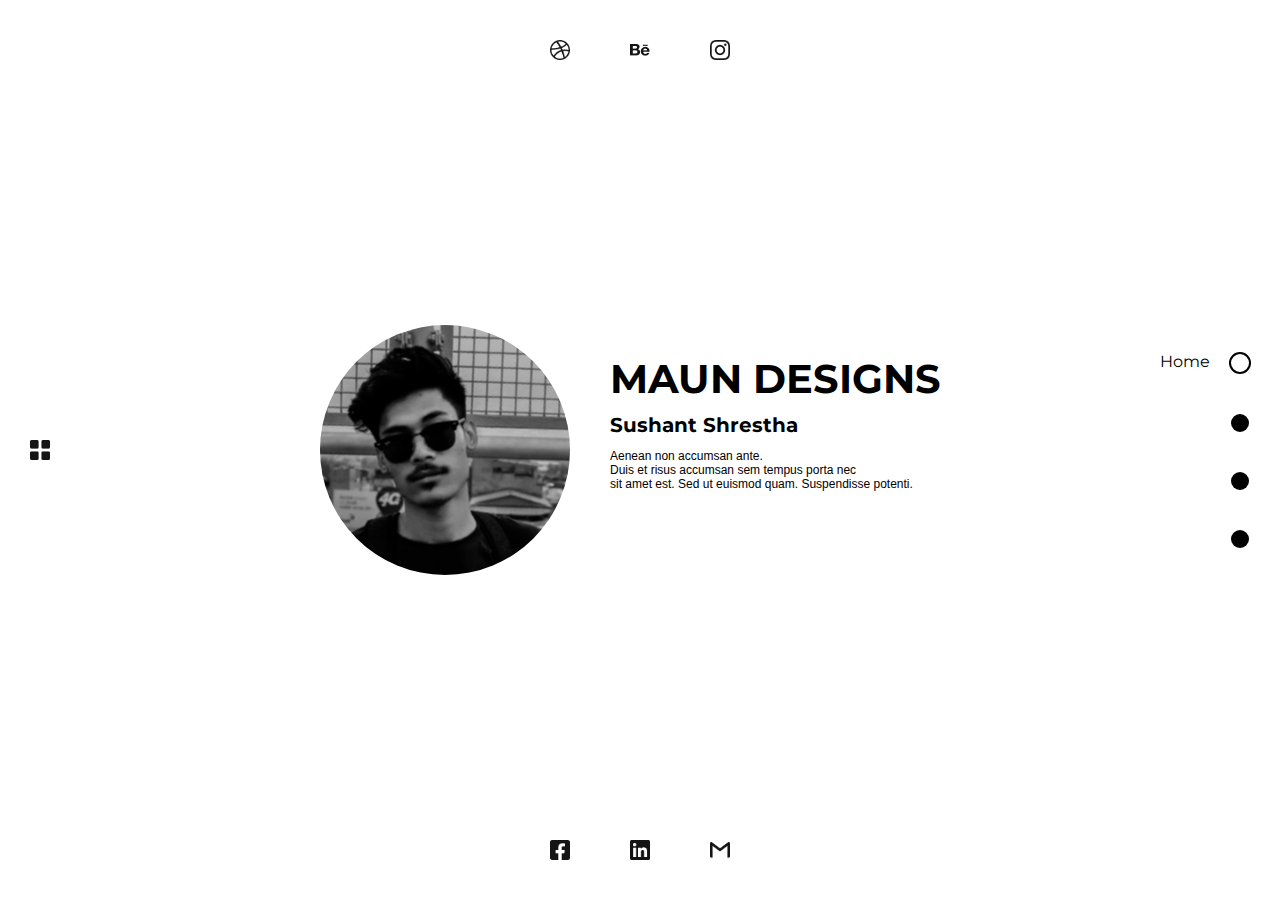
==== index.html @ eab3a6c5 "first commit" ====
<!DOCTYPE html>
<html lang="en">

<head>
    <meta charset="UTF-8">
    <meta http-equiv="X-UA-Compatible" content="IE=edge">
    <meta name="viewport" content="width=device-width, initial-scale=1.0">
    <title> Sushant Shrestha </title>
    <link rel="stylesheet" href="./css/style.css">
</head>

<body id="body">
    <div class="nav">
        <img src="/iimage/Icon awesome-dribbble.png" alt="">
        <img src="./iimage/Icon simple-behance.png" alt="">
        <img src="iimage/Icon simple-instagram.png" alt="">
    </div>
    <div class="main">
        <div class="left">
            <img id="theme" src="iimage/sceen mode changer.png" alt="">
        </div>
        <div class="middle">
            <div class="image">
                <!-- <img src="iimage/Mask Group 1.png" alt=""> -->
            </div>
            <div class="content">
                <h1 id="h1" class="h1">
                    MAUN DESIGNS
                </h1>
                <h3 id="h2">
                    Sushant Shrestha
                </h3>
                <p id="h3">
                    Aenean non accumsan ante.<br> Duis et risus accumsan sem tempus porta nec<br> sit amet est. Sed ut euismod quam. Suspendisse potenti.
                </p>
            </div>
        </div>
        <div class="right">
            <div class="togglewrap">
                <div class="toggletext activetext">Home</div>
                <div class="toggle active"></div>
            </div>

            <div class="togglewrap">
                <div class="toggletext">Work</div>
                <a href="work.html">
                    <div class="toggle "></div>
                </a>

            </div>
            <div class="togglewrap">
                <div class="toggletext">About me</div>
                <div class="toggle "></div>
            </div>
            <div class="togglewrap">
                <div class="toggletext">Contact</div>
                <div class="toggle "></div>
            </div>
        </div>
    </div>
    <div class="footer">
        <img src="iimage/Icon awesome-facebook-square.png" alt="">
        <img src="iimage/Icon awesome-linkedin.png" alt="">
        <img src="iimage/Icon simple-gmail.png" alt="">
    </div>
    <script>
        const btn = document.getElementById("theme")
        btn.addEventListener('click', function() {
            document.body.style.backgroundColor = "black"
            document.getElementById("h1").style.color = "#ffffff";
            document.getElementById("h2").style.color = "#ffffff";
            document.getElementById("h3").style.color = "#ffffff";




        });
    </script>
</body>

</html>
---- css/style.css ----
@import url('https://fonts.googleapis.com/css2?family=Montserrat:wght@600;800&family=Roboto:wght@900&display=swap');
* {
    padding: 0;
    margin: 0;
    font-family: 'Montserrat';
}

img {
    width: 20px;
    cursor: pointer;
}

img:hover {
    transform: scale(1.2);
}

h1 {
    font-size: 40px;
    font-weight: bolder;
}

h3 {
    font-size: 20px;
    font-weight: middle;
    padding-top: 10px;
    /* text-indent: 0px; */
}

p {
    font-size: 12px;
    line-height: normal;
    padding-top: 12px;
    font-weight: lighter;
    font: lighter;
    font-family: 'Lucida Sans Unicode', Geneva, Verdana, sans-serif;
    /* text-align: justify; */
    /* vertical-align: baseline; */
}

.nav {
    width: 100%;
    height: 100px;
    /* background-color: aqua; */
    display: flex;
    justify-content: center;
    align-items: center;
    gap: 60px;
}

.main {
    width: 100%;
    height: calc(100vh - 200px);
    /* background-color: chartreuse; */
    display: flex;
    justify-content: space-between;
    align-items: center;
}

.togglewrap {
    display: flex;
    gap: 10px;
}

.toggletext {
    display: none;
    position: absolute;
    right: 70px;
}

.activetext {
    display: block;
}

.togglewrap:hover .toggletext {
    display: block;
}


/* .image img {
    width: 300px;
} */

.active {
    width: 18px;
    height: 18px;
    border: 2px solid #000000;
    background-color: white !important;
}

.toggle {
    width: 18px;
    height: 18px;
    border-radius: 100%;
    background-color: black;
    flex-shrink: 0;
    cursor: pointer;
}

.left {
    width: 80px;
    height: 100%;
    /* background-color: chocolate; */
    display: flex;
    justify-content: center;
    align-items: center;
}

.middle {
    padding-left: 200px;
    min-width: 450px;
    height: 386px;
    /* background-color: crimson; */
    display: flex;
    justify-content: space-between;
    align-items: center;
    flex-shrink: 0;
}

.image {
    width: 250px;
    height: 250px;
    background-color: darkgrey;
    border-radius: 50%;
    background-image: url("../iimage/Mask\ Group\ 1.png");
    background-position: center;
    /* display: flex;
    justify-content: center;
    align-items: center;
    overflow: hidden; */
}

.content {
    padding-left: 40px;
    width: 550px;
    height: 50%;
    /* background-color: darkolivegreen; */
}

.right {
    width: 80px;
    height: 100%;
    /* background-color: darkgreen; */
    display: flex;
    justify-content: center;
    flex-direction: column;
    align-items: center;
    gap: 40px;
}

.footer {
    width: 100%;
    height: 100px;
    /* background-color: aqua; */
    display: flex;
    justify-content: center;
    align-items: center;
    gap: 60px;
}
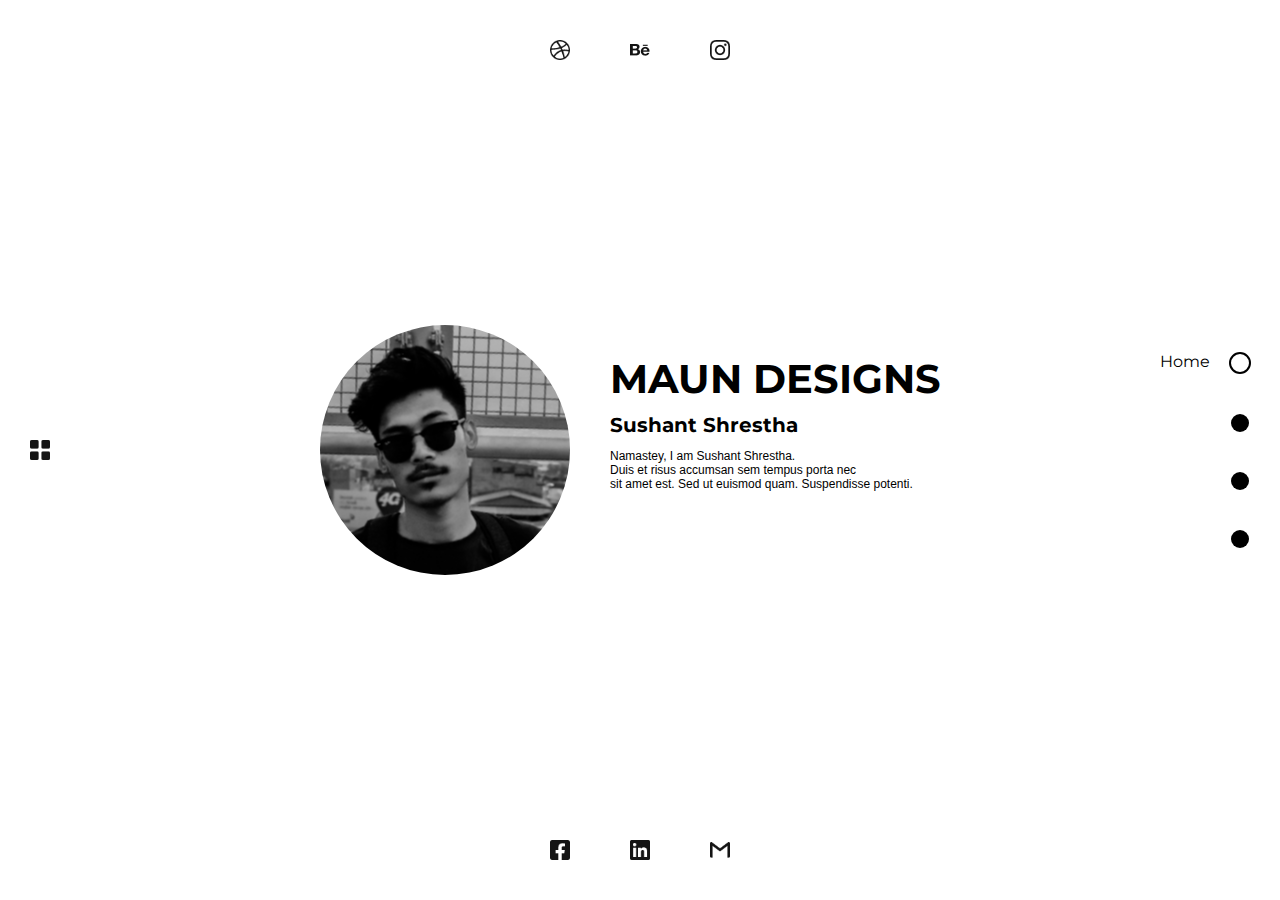
==== commit 35bbcd53: "Text Edit" ====
--- a/index.html
+++ b/index.html
@@ -31,7 +31,7 @@
                     Sushant Shrestha
                 </h3>
                 <p id="h3">
-                    Aenean non accumsan ante.<br> Duis et risus accumsan sem tempus porta nec<br> sit amet est. Sed ut euismod quam. Suspendisse potenti.
+                    Namastey, I am Sushant Shrestha.<br> Duis et risus accumsan sem tempus porta nec<br> sit amet est. Sed ut euismod quam. Suspendisse potenti.
                 </p>
             </div>
         </div>
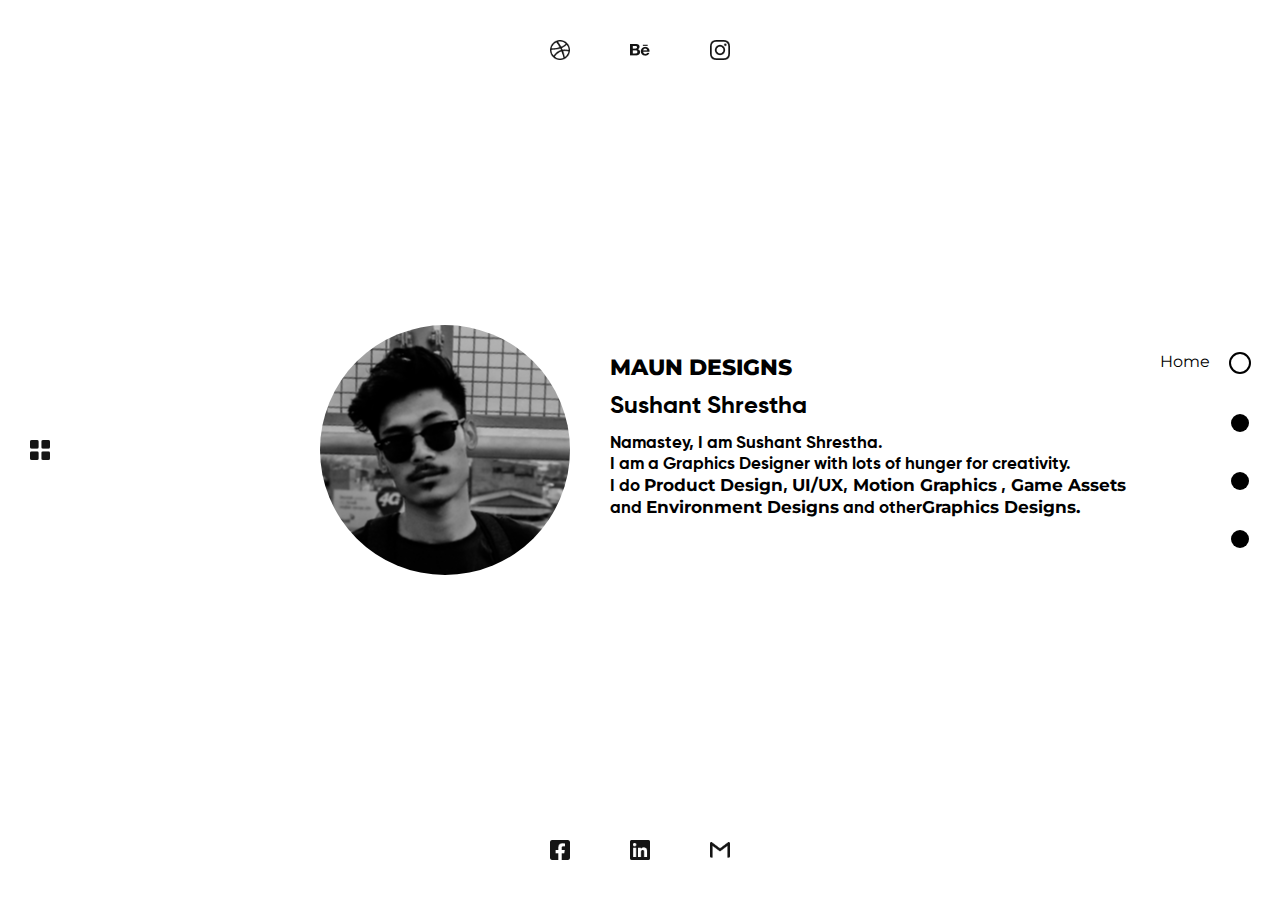
==== commit 0ac87b12: "custom fonts" ====
--- a/index.html
+++ b/index.html
@@ -31,7 +31,8 @@
                     Sushant Shrestha
                 </h3>
                 <p id="h3">
-                    Namastey, I am Sushant Shrestha.<br> Duis et risus accumsan sem tempus porta nec<br> sit amet est. Sed ut euismod quam. Suspendisse potenti.
+                    Namastey, I am Sushant Shrestha.<br> I am a Graphics Designer with lots of hunger for creativity.<br> I do <strong> Product Design</strong>, <strong>  UI/UX</strong>,<strong> Motion Graphics</strong> ,<strong> Game Assets</strong>                    and
+                    <strong>  Environment Designs</strong> and other<strong>Graphics Designs.</strong>
                 </p>
             </div>
         </div>
--- a/css/style.css
+++ b/css/style.css
@@ -1,4 +1,13 @@
 @import url('https://fonts.googleapis.com/css2?family=Montserrat:wght@600;800&family=Roboto:wght@900&display=swap');
+@font-face {
+    font-family: 'gilroy';
+    src: url("../font/Gilroy-Light.ttf");
+    src: url("../font/Gilroy-Medium.ttf");
+    src: url("../font/Gilroy-Bold.ttf");
+    /* font-style:; */
+    font-weight: 900;
+}
+
 * {
     padding: 0;
     margin: 0;
@@ -15,26 +24,34 @@
 }
 
 h1 {
-    font-size: 40px;
-    font-weight: bolder;
+    font-size: 22px;
+    font: medium;
+    font-weight: 800;
 }
 
 h3 {
-    font-size: 20px;
-    font-weight: middle;
+    font-family: gilroy;
+    font-size: 24px;
+    font: medium;
+    /* font-weight: 900; */
     padding-top: 10px;
     /* text-indent: 0px; */
 }
 
 p {
-    font-size: 12px;
+    font-family: Gilroy;
+    font-size: 17px;
+    line-height: 10px;
     line-height: normal;
     padding-top: 12px;
-    font-weight: lighter;
-    font: lighter;
-    font-family: 'Lucida Sans Unicode', Geneva, Verdana, sans-serif;
+    /* font-weight: lighter; */
+    font: normal;
     /* text-align: justify; */
     /* vertical-align: baseline; */
+}
+
+strong:hover {
+    color: blue;
 }
 
 .nav {
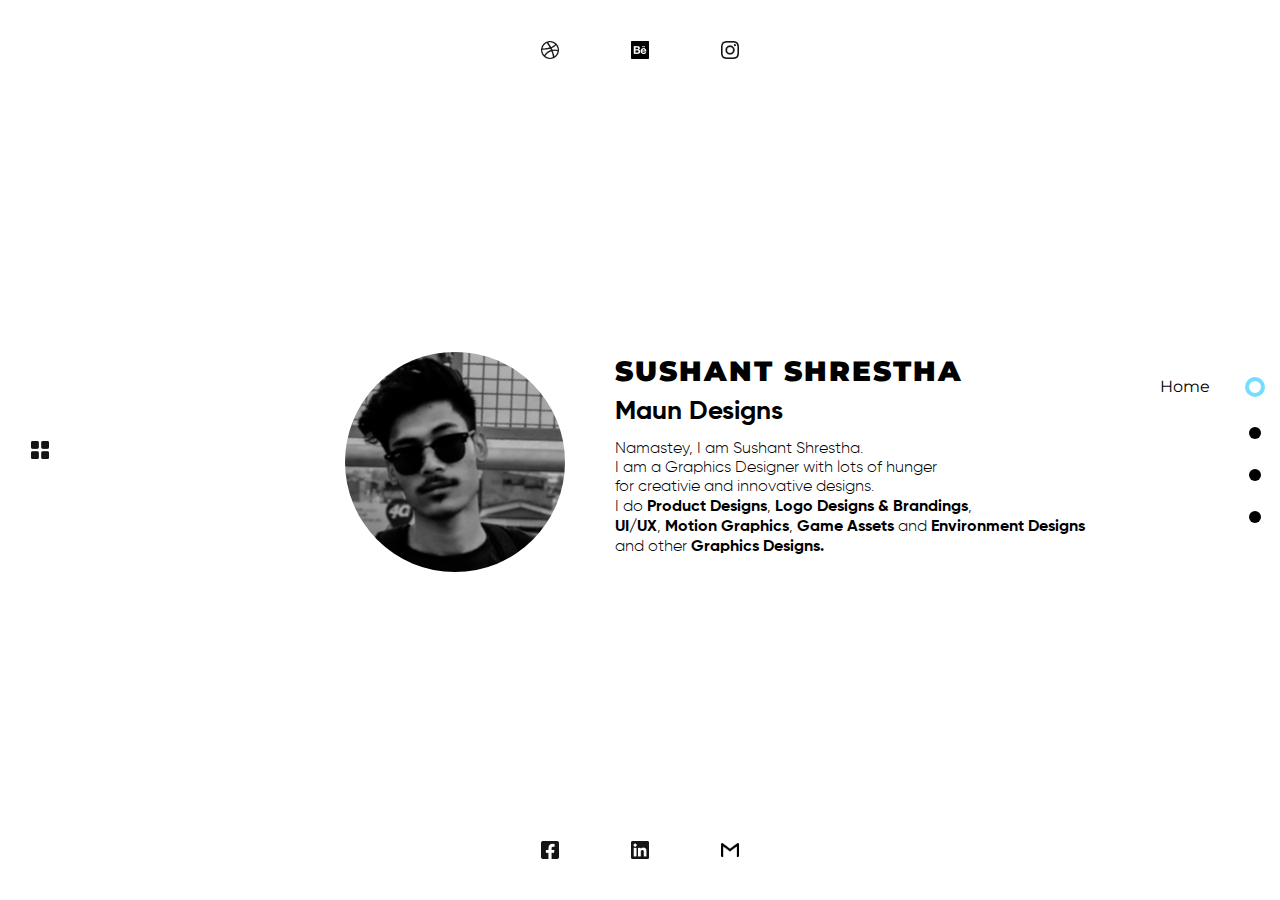
==== commit 6d4961a7: "animation plus butons color play" ====
--- a/index.html
+++ b/index.html
@@ -11,8 +11,9 @@
 
 <body id="body">
     <div class="nav">
-        <img src="/iimage/Icon awesome-dribbble.png" alt="">
-        <img src="./iimage/Icon simple-behance.png" alt="">
+        <img id='img' src="/iimage/Icon awesome-dribbble.png" alt="">
+
+        <img src="./iimage/behance.png" alt="">
         <img src="iimage/Icon simple-instagram.png" alt="">
     </div>
     <div class="main">
@@ -25,14 +26,14 @@
             </div>
             <div class="content">
                 <h1 id="h1" class="h1">
-                    MAUN DESIGNS
+                    SUSHANT SHRESTHA
                 </h1>
                 <h3 id="h2">
-                    Sushant Shrestha
+                    Maun Designs
                 </h3>
                 <p id="h3">
-                    Namastey, I am Sushant Shrestha.<br> I am a Graphics Designer with lots of hunger for creativity.<br> I do <strong> Product Design</strong>, <strong>  UI/UX</strong>,<strong> Motion Graphics</strong> ,<strong> Game Assets</strong>                    and
-                    <strong>  Environment Designs</strong> and other<strong>Graphics Designs.</strong>
+                    Namastey, I am Sushant Shrestha.<br> I am a Graphics Designer with lots of hunger <br> for creativie and innovative designs.<br> I do <strong> Product Designs</strong>,<strong> Logo Designs & Brandings</strong>,<br> <strong>  UI/UX</strong>,<strong> Motion Graphics</strong>,<strong> Game Assets</strong>                    and
+                    <strong>  Environment Designs</strong> <br> and other<strong> Graphics Designs.</strong>
                 </p>
             </div>
         </div>
@@ -62,7 +63,7 @@
     <div class="footer">
         <img src="iimage/Icon awesome-facebook-square.png" alt="">
         <img src="iimage/Icon awesome-linkedin.png" alt="">
-        <img src="iimage/Icon simple-gmail.png" alt="">
+        <img src="iimage/Vector.png" alt="">
     </div>
     <script>
         const btn = document.getElementById("theme")
--- a/css/style.css
+++ b/css/style.css
@@ -2,56 +2,153 @@
 @font-face {
     font-family: 'gilroy';
     src: url("../font/Gilroy-Light.ttf");
-    src: url("../font/Gilroy-Medium.ttf");
-    src: url("../font/Gilroy-Bold.ttf");
+    /* src: url("../font/Gilroy-Medium.ttf"); */
+    /* src: url("../font/Gilroy-Bold.ttf"); */
     /* font-style:; */
-    font-weight: 900;
+    font-weight: 300;
 }
 
 * {
     padding: 0;
     margin: 0;
     font-family: 'Montserrat';
+    /* cursor: url('/Anil-Kumar-Panta.cur'); */
+}
+
+@font-face {
+    font-family: 'gilroy';
+    src: url("../font/Gilroy-Bold.ttf");
+    /* src: url("../font/Gilroy-Medium.ttf"); */
+    /* src: url("../font/Gilroy-Bold.ttf"); */
+    /* font-style:; */
+    font-weight: 900;
+}
+
+* {
+    padding: 0;
+    margin: 0;
+    font-family: 'Montserrat';
 }
 
 img {
-    width: 20px;
+    width: 18px;
     cursor: pointer;
+    /* gap: 20px; */
+    padding: 6px;
+    position: relative;
 }
 
 img:hover {
-    transform: scale(1.2);
+    transform: scale(1.1);
+    background-color: #75DEFF;
+    /* border-radius: 50%; */
+    animation-name: easyease1;
+    animation-duration: 0.5s;
+    animation-fill-mode: forwards;
 }
 
 h1 {
-    font-size: 22px;
-    font: medium;
-    font-weight: 800;
-}
+    font-size: 28px;
+    font: bold;
+    font-weight: 900;
+    letter-spacing: 2px;
+    position: relative;
+}
+
+h1:hover::before {
+    content: '';
+    /* width: 100%; */
+    height: 50%;
+    background-color: #75DEFF;
+    width: 62%;
+    position: absolute;
+    left: 0;
+    z-index: -1;
+    animation-name: easyease;
+    animation-duration: 1s;
+}
+
+
+/* h1:hover {
+    background-color: #15C5D0;
+    width: 63%;
+    height: 10%; */
 
 h3 {
+    /* letter-spacing: 2px; */
     font-family: gilroy;
-    font-size: 24px;
-    font: medium;
-    /* font-weight: 900; */
-    padding-top: 10px;
+    font-size: 26px;
+    font: lighter;
+    font-weight: 520;
+    padding-top: 8px;
+    position: relative;
+    z-index: 2;
     /* text-indent: 0px; */
 }
 
+@keyframes easyease {
+    0% {
+        opacity: 0;
+    }
+    100% {
+        opacity: 1;
+    }
+}
+
+@keyframes easyease1 {
+    0% {
+        background-color: transparent;
+        border-radius: 0%;
+    }
+    100% {
+        background-color: #75DEFF;
+        border-radius: 50%;
+    }
+}
+
+
+/* h3:hover {
+    background-color: #15C5D0;
+    width: 34%;
+    height: 10%;
+}
+
+h3 :hover {
+    transform: scale(2px);
+} */
+
+h3:hover::before {
+    animation-name: easyease;
+    animation-duration: 1s;
+    content: '';
+    width: 100%;
+    height: 50%;
+    background-color: #75DEFF;
+    width: 31%;
+    position: absolute;
+    left: 0;
+    z-index: -1;
+}
+
 p {
-    font-family: Gilroy;
-    font-size: 17px;
-    line-height: 10px;
+    font-family: gilroy;
+    font-size: 24 px;
+    line-height: 14px;
     line-height: normal;
     padding-top: 12px;
-    /* font-weight: lighter; */
-    font: normal;
+    /* font-weight: 100; */
+    font: lighter;
     /* text-align: justify; */
     /* vertical-align: baseline; */
 }
 
 strong:hover {
-    color: blue;
+    color: #15C5D0;
+}
+
+strong {
+    font-family: Gilroy;
+    font: bolder;
 }
 
 .nav {
@@ -98,19 +195,23 @@
 } */
 
 .active {
-    width: 18px;
-    height: 18px;
-    border: 2px solid #000000;
+    width: 12px;
+    height: 12px;
+    border: 4px solid #75DEFF;
     background-color: white !important;
 }
 
 .toggle {
-    width: 18px;
-    height: 18px;
+    width: 12px;
+    height: 12px;
     border-radius: 100%;
     background-color: black;
     flex-shrink: 0;
     cursor: pointer;
+}
+
+.toggle:hover {
+    background-color: #75DEFF;
 }
 
 .left {
@@ -134,8 +235,10 @@
 }
 
 .image {
-    width: 250px;
-    height: 250px;
+    /* box-shadow: 30px; */
+    margin-top: 3%;
+    width: 220px;
+    height: 220px;
     background-color: darkgrey;
     border-radius: 50%;
     background-image: url("../iimage/Mask\ Group\ 1.png");
@@ -147,21 +250,21 @@
 }
 
 .content {
-    padding-left: 40px;
+    padding-left: 50px;
     width: 550px;
     height: 50%;
     /* background-color: darkolivegreen; */
 }
 
 .right {
-    width: 80px;
-    height: 100%;
+    width: 50px;
+    height: 80%;
     /* background-color: darkgreen; */
     display: flex;
     justify-content: center;
     flex-direction: column;
     align-items: center;
-    gap: 40px;
+    gap: 30px;
 }
 
 .footer {
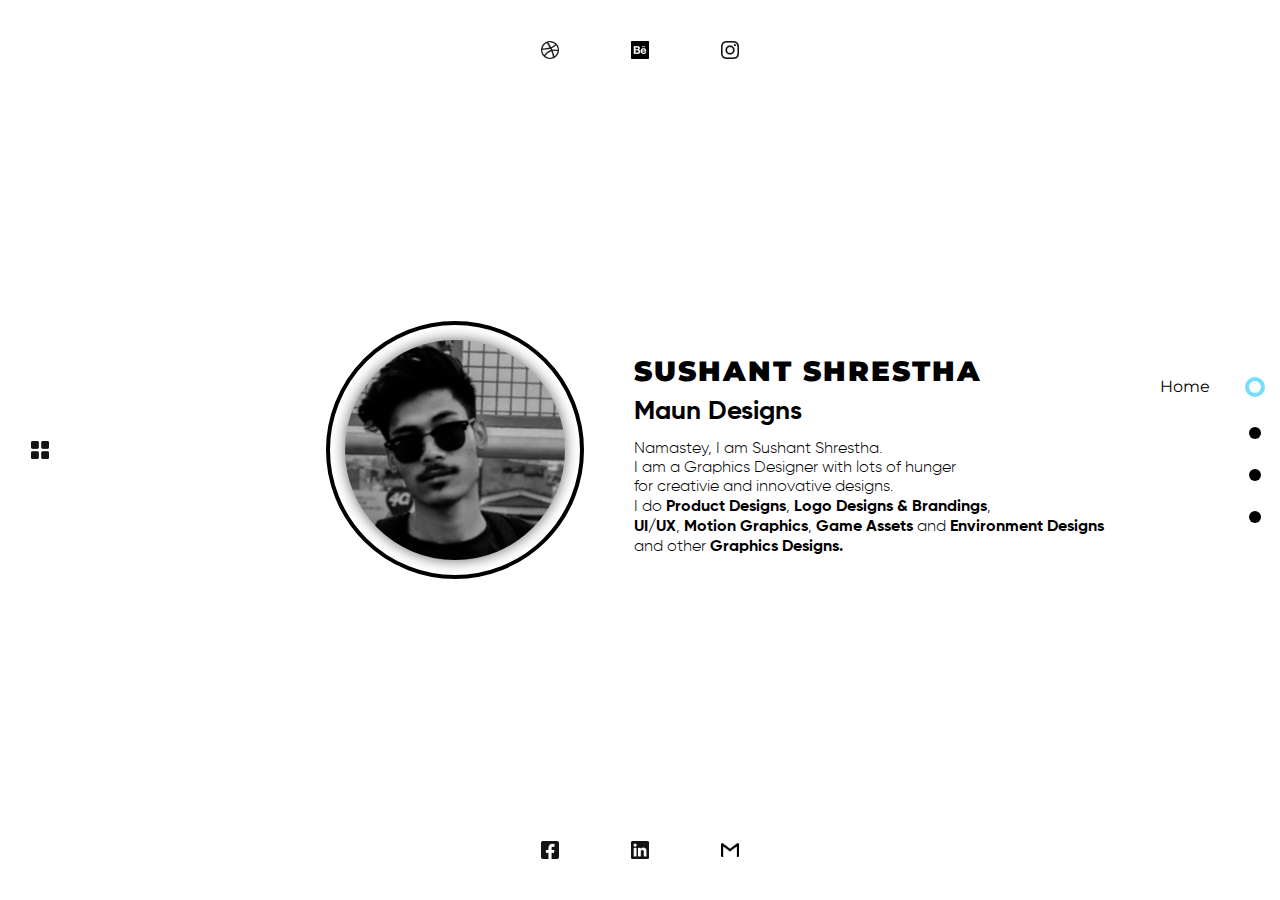
==== commit de131824: "YELLOW COLOR" ====
--- a/index.html
+++ b/index.html
@@ -21,9 +21,12 @@
             <img id="theme" src="iimage/sceen mode changer.png" alt="">
         </div>
         <div class="middle">
-            <div class="image">
-                <!-- <img src="iimage/Mask Group 1.png" alt=""> -->
+            <div class="imgparent">
+                <div class="image">
+
+                </div>
             </div>
+
             <div class="content">
                 <h1 id="h1" class="h1">
                     SUSHANT SHRESTHA
--- a/css/style.css
+++ b/css/style.css
@@ -2,9 +2,6 @@
 @font-face {
     font-family: 'gilroy';
     src: url("../font/Gilroy-Light.ttf");
-    /* src: url("../font/Gilroy-Medium.ttf"); */
-    /* src: url("../font/Gilroy-Bold.ttf"); */
-    /* font-style:; */
     font-weight: 300;
 }
 
@@ -12,15 +9,15 @@
     padding: 0;
     margin: 0;
     font-family: 'Montserrat';
-    /* cursor: url('/Anil-Kumar-Panta.cur'); */
+}
+
+:root {
+    --primary_color: #fff017;
 }
 
 @font-face {
     font-family: 'gilroy';
     src: url("../font/Gilroy-Bold.ttf");
-    /* src: url("../font/Gilroy-Medium.ttf"); */
-    /* src: url("../font/Gilroy-Bold.ttf"); */
-    /* font-style:; */
     font-weight: 900;
 }
 
@@ -36,15 +33,15 @@
     /* gap: 20px; */
     padding: 6px;
     position: relative;
+    transition-property: background-color, border-radius;
+    transition-duration: 1s;
+    border-radius: 0%;
 }
 
 img:hover {
-    transform: scale(1.1);
-    background-color: #75DEFF;
-    /* border-radius: 50%; */
-    animation-name: easyease1;
-    animation-duration: 0.5s;
-    animation-fill-mode: forwards;
+    /* transform: scale(1.1); */
+    border-radius: 50%;
+    background-color: var(--primary_color);
 }
 
 h1 {
@@ -59,7 +56,7 @@
     content: '';
     /* width: 100%; */
     height: 50%;
-    background-color: #75DEFF;
+    background-color: var(--primary_color);
     width: 62%;
     position: absolute;
     left: 0;
@@ -86,6 +83,18 @@
     /* text-indent: 0px; */
 }
 
+h3::before {
+    content: '';
+    width: 0%;
+    height: 50%;
+    background-color: var(--primary_color);
+    transition-property: width;
+    transition-duration: 0.6s;
+    position: absolute;
+    left: 0;
+    z-index: -1;
+}
+
 @keyframes easyease {
     0% {
         opacity: 0;
@@ -106,28 +115,18 @@
     }
 }
 
-
-/* h3:hover {
-    background-color: #15C5D0;
-    width: 34%;
-    height: 10%;
-}
-
-h3 :hover {
-    transform: scale(2px);
-} */
-
 h3:hover::before {
-    animation-name: easyease;
-    animation-duration: 1s;
-    content: '';
-    width: 100%;
-    height: 50%;
-    background-color: #75DEFF;
+    /* animation-name: easyease2;
+    animation-duration: 0.6s; */
+    /* content: ''; */
+    /* width: 100%; */
+    /* height: 50%; */
+    /* background-color: #75DEFF; */
     width: 31%;
-    position: absolute;
+    /* position: absolute;
     left: 0;
-    z-index: -1;
+    z-index: -1; */
+    /* animation-direction: alternate; */
 }
 
 p {
@@ -179,6 +178,19 @@
     display: none;
     position: absolute;
     right: 70px;
+    animation-name: textease;
+    animation-duration: 0.8s;
+}
+
+@keyframes textease {
+    0% {
+        right: 50px;
+        opacity: 0;
+    }
+    100% {
+        right: 70PX;
+        opacity: 1;
+    }
 }
 
 .activetext {
@@ -189,10 +201,14 @@
     display: block;
 }
 
-
-/* .image img {
-    width: 300px;
-} */
+@keyframes easyease2 {
+    0% {
+        width: 0%;
+    }
+    100% {
+        width: 31%;
+    }
+}
 
 .active {
     width: 12px;
@@ -236,17 +252,26 @@
 
 .image {
     /* box-shadow: 30px; */
-    margin-top: 3%;
+    /* margin-top: 3%; */
     width: 220px;
     height: 220px;
-    background-color: darkgrey;
+    background-color: rgb(0, 0, 0);
     border-radius: 50%;
     background-image: url("../iimage/Mask\ Group\ 1.png");
     background-position: center;
+    box-shadow: 0px 0px 14px rgba(0, 0, 0, 0.609);
+    flex-shrink: 0;
     /* display: flex;
     justify-content: center;
     align-items: center;
     overflow: hidden; */
+}
+
+.imgparent {
+    padding: 15px;
+    border: 4px solid #000000;
+    border-radius: 50%;
+    flex-shrink: 0;
 }
 
 .content {
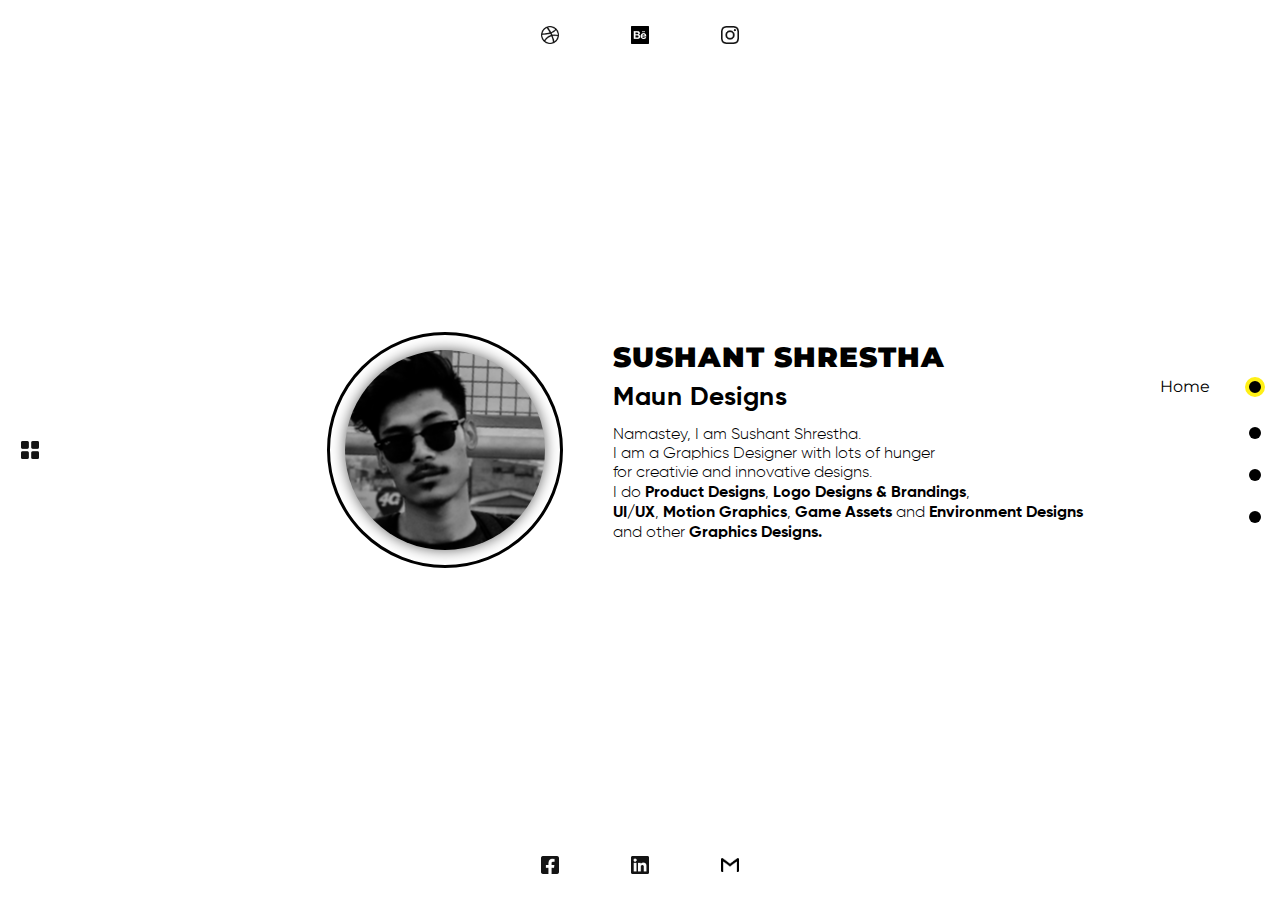
==== commit c19a37e1: "work page" ====
--- a/index.html
+++ b/index.html
@@ -10,6 +10,9 @@
 </head>
 
 <body id="body">
+    <!-- <div class="back">
+        <iframe src='https://my.spline.design/untitled-f931357b18724b0bcc968c17dade2c68/' frameborder='0' width='100%' height='100%'></iframe>
+    </div> -->
     <div class="nav">
         <img id='img' src="/iimage/Icon awesome-dribbble.png" alt="">
 
@@ -17,15 +20,21 @@
         <img src="iimage/Icon simple-instagram.png" alt="">
     </div>
     <div class="main">
+
         <div class="left">
             <img id="theme" src="iimage/sceen mode changer.png" alt="">
         </div>
+
         <div class="middle">
+
             <div class="imgparent">
+
+
                 <div class="image">
 
                 </div>
             </div>
+
 
             <div class="content">
                 <h1 id="h1" class="h1">
--- a/css/style.css
+++ b/css/style.css
@@ -1,303 +1,509 @@
-@import url('https://fonts.googleapis.com/css2?family=Montserrat:wght@600;800&family=Roboto:wght@900&display=swap');
-@font-face {
-    font-family: 'gilroy';
-    src: url("../font/Gilroy-Light.ttf");
-    font-weight: 300;
-}
-
-* {
-    padding: 0;
-    margin: 0;
-    font-family: 'Montserrat';
-}
-
-:root {
-    --primary_color: #fff017;
-}
-
-@font-face {
-    font-family: 'gilroy';
-    src: url("../font/Gilroy-Bold.ttf");
-    font-weight: 900;
-}
-
-* {
-    padding: 0;
-    margin: 0;
-    font-family: 'Montserrat';
-}
-
-img {
-    width: 18px;
-    cursor: pointer;
-    /* gap: 20px; */
-    padding: 6px;
-    position: relative;
-    transition-property: background-color, border-radius;
-    transition-duration: 1s;
-    border-radius: 0%;
-}
-
-img:hover {
-    /* transform: scale(1.1); */
-    border-radius: 50%;
-    background-color: var(--primary_color);
-}
-
-h1 {
-    font-size: 28px;
-    font: bold;
-    font-weight: 900;
-    letter-spacing: 2px;
-    position: relative;
-}
-
-h1:hover::before {
-    content: '';
-    /* width: 100%; */
-    height: 50%;
-    background-color: var(--primary_color);
-    width: 62%;
-    position: absolute;
-    left: 0;
-    z-index: -1;
-    animation-name: easyease;
-    animation-duration: 1s;
-}
-
-
-/* h1:hover {
-    background-color: #15C5D0;
-    width: 63%;
-    height: 10%; */
-
-h3 {
-    /* letter-spacing: 2px; */
-    font-family: gilroy;
-    font-size: 26px;
-    font: lighter;
-    font-weight: 520;
-    padding-top: 8px;
-    position: relative;
-    z-index: 2;
-    /* text-indent: 0px; */
-}
-
-h3::before {
-    content: '';
-    width: 0%;
-    height: 50%;
-    background-color: var(--primary_color);
-    transition-property: width;
-    transition-duration: 0.6s;
-    position: absolute;
-    left: 0;
-    z-index: -1;
-}
-
-@keyframes easyease {
-    0% {
-        opacity: 0;
-    }
-    100% {
-        opacity: 1;
-    }
-}
-
-@keyframes easyease1 {
-    0% {
-        background-color: transparent;
-        border-radius: 0%;
-    }
-    100% {
-        background-color: #75DEFF;
-        border-radius: 50%;
-    }
-}
-
-h3:hover::before {
-    /* animation-name: easyease2;
-    animation-duration: 0.6s; */
-    /* content: ''; */
-    /* width: 100%; */
-    /* height: 50%; */
-    /* background-color: #75DEFF; */
-    width: 31%;
-    /* position: absolute;
-    left: 0;
-    z-index: -1; */
-    /* animation-direction: alternate; */
-}
-
-p {
-    font-family: gilroy;
-    font-size: 24 px;
-    line-height: 14px;
-    line-height: normal;
-    padding-top: 12px;
-    /* font-weight: 100; */
-    font: lighter;
-    /* text-align: justify; */
-    /* vertical-align: baseline; */
-}
-
-strong:hover {
-    color: #15C5D0;
-}
-
-strong {
-    font-family: Gilroy;
-    font: bolder;
-}
-
-.nav {
-    width: 100%;
-    height: 100px;
-    /* background-color: aqua; */
-    display: flex;
-    justify-content: center;
-    align-items: center;
-    gap: 60px;
-}
-
-.main {
-    width: 100%;
-    height: calc(100vh - 200px);
-    /* background-color: chartreuse; */
-    display: flex;
-    justify-content: space-between;
-    align-items: center;
-}
-
-.togglewrap {
-    display: flex;
-    gap: 10px;
-}
-
-.toggletext {
-    display: none;
-    position: absolute;
-    right: 70px;
-    animation-name: textease;
-    animation-duration: 0.8s;
-}
-
-@keyframes textease {
-    0% {
-        right: 50px;
-        opacity: 0;
-    }
-    100% {
-        right: 70PX;
-        opacity: 1;
-    }
-}
-
-.activetext {
-    display: block;
-}
-
-.togglewrap:hover .toggletext {
-    display: block;
-}
-
-@keyframes easyease2 {
-    0% {
-        width: 0%;
-    }
-    100% {
-        width: 31%;
-    }
-}
-
-.active {
-    width: 12px;
-    height: 12px;
-    border: 4px solid #75DEFF;
-    background-color: white !important;
-}
-
-.toggle {
-    width: 12px;
-    height: 12px;
-    border-radius: 100%;
-    background-color: black;
-    flex-shrink: 0;
-    cursor: pointer;
-}
-
-.toggle:hover {
-    background-color: #75DEFF;
-}
-
-.left {
-    width: 80px;
-    height: 100%;
-    /* background-color: chocolate; */
-    display: flex;
-    justify-content: center;
-    align-items: center;
-}
-
-.middle {
-    padding-left: 200px;
-    min-width: 450px;
-    height: 386px;
-    /* background-color: crimson; */
-    display: flex;
-    justify-content: space-between;
-    align-items: center;
-    flex-shrink: 0;
-}
-
-.image {
-    /* box-shadow: 30px; */
-    /* margin-top: 3%; */
-    width: 220px;
-    height: 220px;
-    background-color: rgb(0, 0, 0);
-    border-radius: 50%;
-    background-image: url("../iimage/Mask\ Group\ 1.png");
-    background-position: center;
-    box-shadow: 0px 0px 14px rgba(0, 0, 0, 0.609);
-    flex-shrink: 0;
-    /* display: flex;
-    justify-content: center;
-    align-items: center;
-    overflow: hidden; */
-}
-
-.imgparent {
-    padding: 15px;
-    border: 4px solid #000000;
-    border-radius: 50%;
-    flex-shrink: 0;
-}
-
-.content {
-    padding-left: 50px;
-    width: 550px;
-    height: 50%;
-    /* background-color: darkolivegreen; */
-}
-
-.right {
-    width: 50px;
-    height: 80%;
-    /* background-color: darkgreen; */
-    display: flex;
-    justify-content: center;
-    flex-direction: column;
-    align-items: center;
-    gap: 30px;
-}
-
-.footer {
-    width: 100%;
-    height: 100px;
-    /* background-color: aqua; */
-    display: flex;
-    justify-content: center;
-    align-items: center;
-    gap: 60px;
-}+                            @import url('https://fonts.googleapis.com/css2?family=Montserrat:wght@600;800&family=Roboto:wght@900&display=swap');
+                            @font-face {
+                                font-family: 'gilroy';
+                                src: url("../font/Gilroy-Light.ttf");
+                                font-weight: 300;
+                            }
+                            
+                             ::-webkit-scrollbar {
+                                opacity: 0%;
+                                box-shadow: 0px 8px 16px 1px rgba(16, 16, 16, 0.18);
+                                width: 8px;
+                                color: #ffffff;
+                            }
+                            
+                             ::-webkit-scrollbar-track {
+                                box-shadow: inset 0 0 2px rgba(177, 171, 2, 0.227);
+                                border-radius: 8px;
+                                height: 20%;
+                            }
+                            
+                             ::-webkit-scrollbar-thumb {
+                                background: rgb(255, 238, 4);
+                                border-radius: 12px;
+                                box-shadow: 0px 8px 16px 1px rgba(10, 10, 10, 0.18);
+                            }
+                            
+                            @font-face {
+                                font-family: 'gilroy';
+                                src: url("../font/Gilroy-Bold.ttf");
+                                font-weight: 900;
+                            }
+                            
+                            * {
+                                padding: 0;
+                                margin: 0;
+                                font-family: 'Montserrat';
+                            }
+                            
+                             :root {
+                                --primary_color: #fff017;
+                            }
+                            
+                            * {
+                                padding: 0;
+                                margin: 0;
+                                font-family: 'Montserrat';
+                            }
+                            
+                            img {
+                                width: 18px;
+                                cursor: pointer;
+                                /* gap: 20px; */
+                                padding: 6px;
+                                position: relative;
+                                transition-property: background-color, border-radius;
+                                transition-duration: 1s;
+                                border-radius: 0%;
+                            }
+                            
+                            img:hover {
+                                /* transform: scale(1.1); */
+                                border-radius: 50%;
+                                background-color: var(--primary_color);
+                            }
+                            
+                            h1 {
+                                font-size: 28px;
+                                font: bold;
+                                font-weight: 900;
+                                letter-spacing: 1px;
+                                position: relative;
+                            }
+                            
+                            h1::before {
+                                width: 0%;
+                                height: 50%;
+                                content: '';
+                                height: 50%;
+                                background-color: var(--primary_color);
+                                transition-property: width;
+                                transition-duration: 0.6s;
+                                transition: 0.5s;
+                                left: 1;
+                                /* animation-direction: alternate; */
+                                z-index: -1;
+                                position: absolute;
+                            }
+                            
+                            h1:hover::before {
+                                width: 59%;
+                                animation-name: easyease;
+                                animation-duration: 0.6s;
+                            }
+                            /* h1:hover {
+                                background-color: #15C5D0;
+                                width: 63%;
+                                height: 10%; */
+                            
+                            h3 {
+                                letter-spacing: 0.5px;
+                                font-family: gilroy;
+                                font-size: 26px;
+                                font: lighter;
+                                font-weight: 520;
+                                padding-top: 8px;
+                                position: relative;
+                                z-index: 2;
+                                /* text-indent: 0px; */
+                            }
+                            
+                            h3::before {
+                                content: '';
+                                width: 0%;
+                                height: 46%;
+                                background-color: var(--primary_color);
+                                transition-property: width;
+                                transition-duration: 0.8 s;
+                                transition: 0.5s;
+                                position: absolute;
+                                left: 1;
+                                z-index: -1;
+                            }
+                            
+                            @keyframes easyease {
+                                0% {
+                                    width: 0;
+                                }
+                                100% {
+                                    width: 59%;
+                                }
+                            }
+                            
+                            h3:hover::before {
+                                animation-name: easyease2;
+                                animation-duration: 0.6s;
+                                /* content: ''; */
+                                /* width: 100%; */
+                                /* height: 50%; */
+                                /* background-color: #75DEFF; */
+                                width: 32%;
+                                /* position: absolute;
+                                left: 0;z-index: -1; */
+                                /* animation-direction: alternate; */
+                            }
+                            
+                            @keyframes easyease2 {
+                                0% {
+                                    width: 0%;
+                                }
+                                100% {
+                                    width: 32%;
+                                }
+                            }
+                            
+                            p {
+                                font-family: gilroy;
+                                font-size: 24 px;
+                                line-height: 14px;
+                                line-height: normal;
+                                padding-top: 12px;
+                                /* font-weight: 100; */
+                                font: lighter;
+                                /* text-align: justify; */
+                                /* vertical-align: baseline; */
+                            }
+                            
+                            strong {
+                                font-family: Gilroy;
+                                font: bolder;
+                            }
+                            
+                            strong:hover {
+                                color: rgb(199, 199, 4);
+                            }
+                            
+                            .nav {
+                                width: 100%;
+                                height: 70px;
+                                /* background-color: aqua; */
+                                display: flex;
+                                justify-content: center;
+                                align-items: center;
+                                gap: 60px;
+                            }
+                            
+                            .main {
+                                width: 100%;
+                                height: calc(100vh - 140px);
+                                /* background-color: chartreuse; */
+                                display: flex;
+                                justify-content: space-between;
+                                align-items: center;
+                            }
+                            
+                            .togglewrap {
+                                display: flex;
+                                gap: 10px;
+                            }
+                            
+                            .toggletext {
+                                display: none;
+                                position: absolute;
+                                right: 70px;
+                                animation-name: textease;
+                                animation-duration: 0.8s;
+                            }
+                            
+                            @keyframes textease {
+                                0% {
+                                    right: 50px;
+                                    opacity: 0;
+                                }
+                                100% {
+                                    right: 70PX;
+                                    opacity: 1;
+                                }
+                            }
+                            
+                            .activetext {
+                                display: block;
+                            }
+                            
+                            .togglewrap:hover .toggletext {
+                                display: block;
+                            }
+                            
+                            .active {
+                                width: 12px;
+                                height: 12px;
+                                border: 4px solid var(--primary_color);
+                                background-color: black !important;
+                            }
+                            
+                            .toggle {
+                                width: 12px;
+                                height: 12px;
+                                border-radius: 100%;
+                                background-color: black;
+                                flex-shrink: 0;
+                                cursor: pointer;
+                            }
+                            
+                            .toggle:hover {
+                                background-color: var(--primary_color);
+                            }
+                            
+                            .left {
+                                width: 60px;
+                                height: 100%;
+                                /* background-color: chocolate; */
+                                display: flex;
+                                justify-content: center;
+                                align-items: center;
+                            }
+                            
+                            .middle {
+                                padding-top: -20px;
+                                padding-left: 200px;
+                                min-width: 450px;
+                                height: 440px;
+                                /* background-color: crimson; */
+                                display: flex;
+                                justify-content: space-between;
+                                align-items: center;
+                                flex-shrink: 0;
+                            }
+                            
+                            .image {
+                                /* box-shadow: 30px; */
+                                /* margin-top: 3%; */
+                                width: 200px;
+                                height: 200px;
+                                background-color: rgb(0, 0, 0);
+                                border-radius: 50%;
+                                background-image: url("../iimage/Mask\ Group\ 1.png");
+                                size: 100%;
+                                background-position: center;
+                                box-shadow: 0px 0px 14px rgba(0, 0, 0, 0.609);
+                                flex-shrink: 0;
+                            }
+                            
+                            .imgparent {
+                                padding: 15px;
+                                border: 3px solid #000000;
+                                border-radius: 50%;
+                                size: 20%;
+                                flex-shrink: 0;
+                                position: relative;
+                            }
+                            
+                            .imgparent:hover {
+                                border-color: var(--primary_color);
+                                transition-property: border-color;
+                                transform: rotate(270);
+                                animation-duration: 0.6s;
+                                animation-direction: alternate;
+                                transition-duration: 0.6s;
+                            }
+                            
+                            .content {
+                                padding-left: 50px;
+                                width: 550px;
+                                height: 50%;
+                                /* background-color: darkolivegreen; */
+                            }
+                            
+                            .right {
+                                width: 50px;
+                                height: 80%;
+                                /* background-color: darkgreen; */
+                                display: flex;
+                                justify-content: center;
+                                flex-direction: column;
+                                align-items: center;
+                                gap: 30px;
+                            }
+                            
+                            .footer {
+                                width: 100%;
+                                height: 70px;
+                                /* background-color: aqua; */
+                                display: flex;
+                                justify-content: center;
+                                align-items: center;
+                                gap: 60px;
+                            }
+                            
+                            .center {
+                                overflow-y: auto;
+                                overflow-x: hidden;
+                                gap: 26px;
+                                /* padding-top: -20px; */
+                                /* padding-left: 200px; */
+                                min-width: 520px;
+                                margin-top: 20px;
+                                min-height: 430px;
+                                max-height: 440px;
+                                background-color: rgb(255, 255, 255);
+                                display: flex;
+                                padding: 5px;
+                                /* justify-content: space-between; */
+                                /* align-items: center; */
+                            }
+                            
+                            .uiuxcard {
+                                background-color: #FFFFFF;
+                                opacity: 100%;
+                                display: flex;
+                                height: 390px;
+                                width: 220px;
+                                border: 1.6px solid #FFE70B;
+                                box-shadow: 0px 8px 16px 1px rgba(48, 48, 48, 0.18);
+                                border-radius: 8px;
+                                top: 100px;
+                                left: 24.5%;
+                                box-sizing: border-box;
+                                /* flex-shrink: 0; */
+                                /* position: relative; */
+                            }
+                            
+                            .uiuxcard:hover {
+                                background-color: var(--primary_color);
+                            }
+                            
+                            .lauda h1 {
+                                justify-self: center;
+                                font-size: 20PX;
+                                justify-content: center;
+                                font-kerning: auto;
+                                align-self: center;
+                                width: 100%;
+                                align-content: center;
+                                text-align: center;
+                                letter-spacing: 0.6px;
+                                color: #131313;
+                            }
+                            /* .h1:hover {
+                                background-color: var(--primary_color);
+                            } */
+                            
+                            .gamedesigns {
+                                background-color: #FFFFFF;
+                                margin-top: 18px;
+                                display: flex;
+                                height: 390px;
+                                width: 220px;
+                                border: 1.6px solid #FFE70B;
+                                box-shadow: 0px 8px 16px 1px rgba(48, 48, 48, 0.18);
+                                border-radius: 8px;
+                                top: 100px;
+                                left: 24.5%;
+                                box-sizing: border-box;
+                                /* flex-shrink: 0; */
+                                /* position: relative; */
+                            }
+                            
+                            .gamedesigns:hover {
+                                background-color: var(--primary_color);
+                                animation-duration: 1s;
+                            }
+                            
+                            .logocard {
+                                display: flex;
+                                width: 240px;
+                                /* justify-content: space-between; */
+                                height: 180px;
+                                background: #ffffff;
+                                border: 1.6px solid #FFE70B;
+                                box-sizing: border-box;
+                                box-shadow: 0px 7px 16px 1px rgba(48, 48, 48, 0.18);
+                                border-radius: 8px;
+                            }
+                            
+                            .logocard:hover {
+                                background-color: var(--primary_color);
+                            }
+                            
+                            .brandings {
+                                display: flex;
+                                width: 240px;
+                                margin-top: 26px;
+                                /* justify-content: space-between; */
+                                height: 180px;
+                                background: #ffffff;
+                                border: 1.6px solid #FFE70B;
+                                box-sizing: border-box;
+                                box-shadow: 0px 7px 16px 2px rgba(48, 48, 48, 0.18);
+                                border-radius: 8px;
+                            }
+                            
+                            .brandings:hover {
+                                background-color: var(--primary_color);
+                            }
+                            
+                            .posterdesigns {
+                                display: flex;
+                                width: 240px;
+                                margin-top: 26px;
+                                /* justify-content: space-between; */
+                                height: 180px;
+                                background: #ffffff;
+                                border: 1.6px solid #FFE70B;
+                                box-sizing: border-box;
+                                box-shadow: 0px 7px 16px 2px rgba(48, 48, 48, 0.18);
+                                border-radius: 8px;
+                            }
+                            
+                            .posterdesigns:hover {
+                                background-color: var(--primary_color);
+                            }
+                            
+                            .pixelart {
+                                display: flex;
+                                width: 240px;
+                                margin-top: 26px;
+                                /* justify-content: space-between; */
+                                height: 180px;
+                                background: #ffffff;
+                                border: 1.6px solid #FFE70B;
+                                box-sizing: border-box;
+                                box-shadow: 0px 7px 16px 2px rgba(48, 48, 48, 0.18);
+                                border-radius: 8px;
+                            }
+                            
+                            .pixelart:hover {
+                                background-color: var(--primary_color);
+                            }
+                            
+                            .motiondesigns {
+                                background-color: #FFFFFF;
+                                opacity: 100%;
+                                /* margin-right: 18px; */
+                                display: flex;
+                                height: 390px;
+                                width: 220px;
+                                border: 1.6px solid #FFE70B;
+                                box-shadow: 0px 8px 16px 1px rgba(48, 48, 48, 0.18);
+                                border-radius: 8px;
+                                top: 100px;
+                                left: 24.5%;
+                                box-sizing: border-box;
+                                margin-bottom: 5px;
+                            }
+                            
+                            .graphicsdesigns {
+                                margin-bottom: 20px;
+                            }
+                            
+                            .motiondesigns:hover {
+                                background-color: var(--primary_color);
+                            }
+                            
+                            .otherdesigns {
+                                background-color: #FFFFFF;
+                                margin-top: 18px;
+                                display: flex;
+                                height: 390px;
+                                width: 220px;
+                                border: 1.6px solid #FFE70B;
+                                box-shadow: 0px 8px 16px 1px rgba(48, 48, 48, 0.18);
+                                border-radius: 8px;
+                                top: 100px;
+                                left: 24.5%;
+                                box-sizing: border-box;
+                            }
+                            
+                            .otherdesigns:hover {
+                                background-color: var(--primary_color);
+                            }